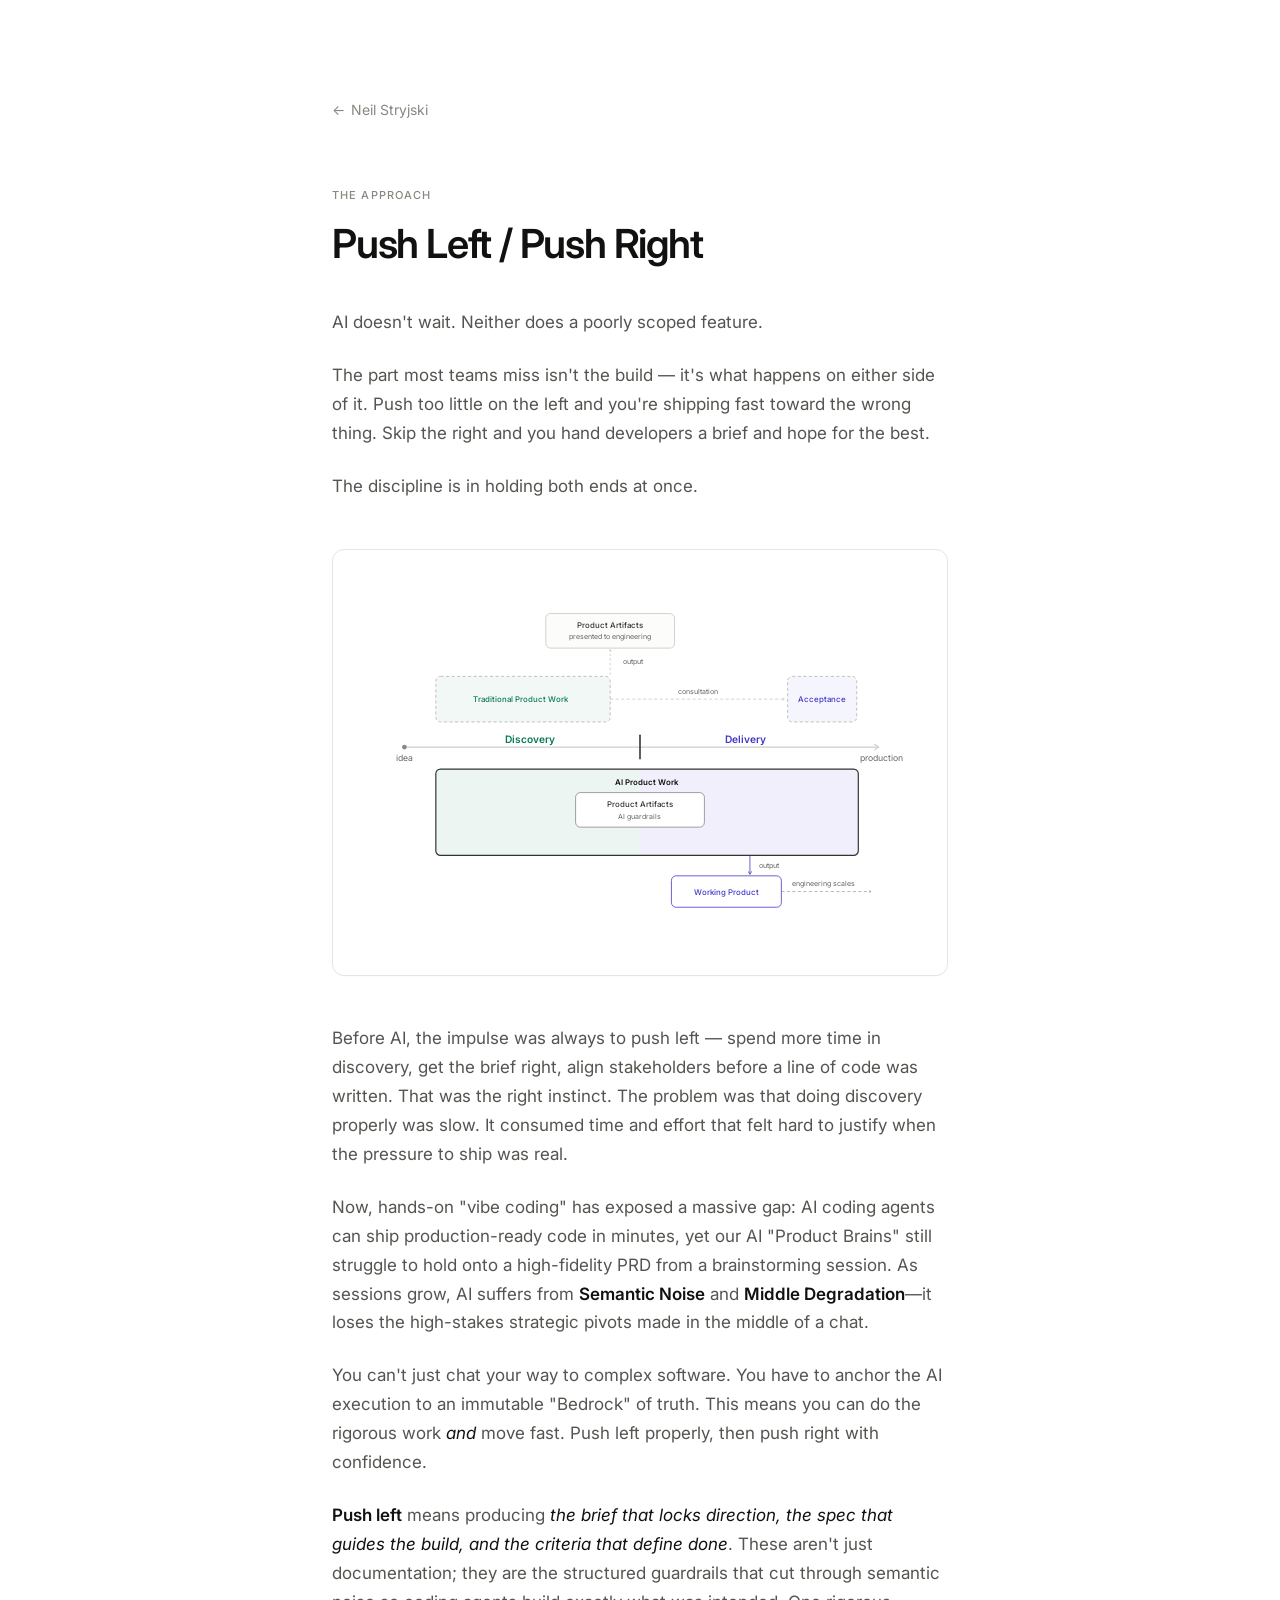
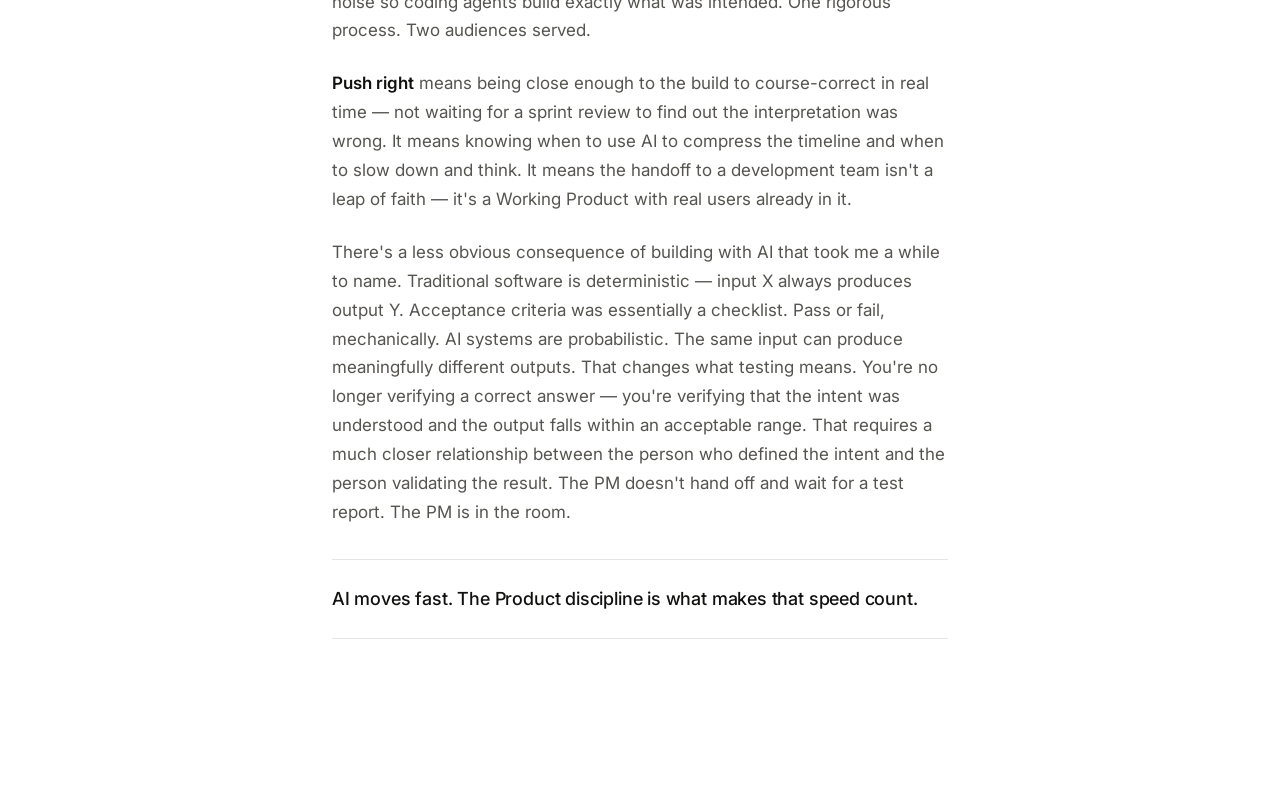
==== approach.html @ 3d2aae0a "Update site narrative, branding, and add Product Trio framework" ====
<!DOCTYPE html>
<html lang="en">
<head>
  <meta charset="UTF-8" />
  <meta name="viewport" content="width=device-width, initial-scale=1.0" />
  <title>The Approach — Neil Stryjski</title>
  <link rel="preconnect" href="https://fonts.googleapis.com">
  <link rel="preconnect" href="https://fonts.gstatic.com" crossorigin>
  <link href="https://fonts.googleapis.com/css2?family=Inter:wght@400;500;600&display=swap" rel="stylesheet">
  <link rel="stylesheet" href="style.css">
  <style>
    .thesis {
      font-size: 1.125rem;
      font-weight: 500;
      color: var(--text-primary);
      letter-spacing: -0.01em;
      padding: 1.5rem 0;
      border-top: 1px solid var(--border);
      border-bottom: 1px solid var(--border);
      margin: 2rem 0;
    }

    /* ── Diagram ── */
    .diagram-wrap {
      margin: 3rem 0;
      background: #ffffff;
      border: 1px solid var(--border);
      border-radius: 12px;
      padding: 2.5rem;
      overflow-x: auto;
      box-shadow: 0 1px 3px rgba(0,0,0,0.02);
    }
    .diagram-wrap svg {
      display: block;
      width: 100%;
      min-width: 520px;
    }
  </style>
</head>
<body>
  <div class="page">
    <a href="index.html" class="back-link">Neil Stryjski</a>

    <div class="page-label">The Approach</div>
    <h1>Push Left / Push Right</h1>

    <div class="body-copy">
      <p>AI doesn't wait. Neither does a poorly scoped feature.</p>
      <p>The part most teams miss isn't the build — it's what happens on either side of it. Push too little on the left and you're shipping fast toward the wrong thing. Skip the right and you hand developers a brief and hope for the best.</p>
      <p>The discipline is in holding both ends at once.</p>

      <div class="diagram-wrap">
        <svg width="100%" viewBox="0 0 680 440" xmlns="http://www.w3.org/2000/svg">
          <defs>
            <marker id="arrowtrack" viewBox="0 0 10 10" refX="8" refY="5" markerWidth="6" markerHeight="6" orient="auto-start-reverse">
              <path d="M2 1L8 5L2 9" fill="none" stroke="#888780" stroke-width="1.5" stroke-linecap="round" stroke-linejoin="round"/>
            </marker>
            <marker id="arrowgray" viewBox="0 0 10 10" refX="8" refY="5" markerWidth="5" markerHeight="5" orient="auto-start-reverse">
              <path d="M2 1L8 5L2 9" fill="none" stroke="#B4B2A9" stroke-width="1.5" stroke-linecap="round" stroke-linejoin="round"/>
            </marker>
            <marker id="arrowpurpledown" viewBox="0 0 10 10" refX="8" refY="5" markerWidth="6" markerHeight="6" orient="auto-start-reverse">
              <path d="M2 1L8 5L2 9" fill="none" stroke="#3C3489" stroke-width="1.5" stroke-linecap="round" stroke-linejoin="round"/>
            </marker>
            <marker id="arrowcontinue" viewBox="0 0 10 10" refX="8" refY="5" markerWidth="5" markerHeight="5" orient="auto-start-reverse">
              <path d="M2 1L8 5L2 9" fill="none" stroke="#888780" stroke-width="1.5" stroke-linecap="round" stroke-linejoin="round"/>
            </marker>
          </defs>
          <rect x="220" y="30" width="164" height="44" rx="6" fill="#fcfcfb" stroke="#B4B2A9" stroke-width="0.75"/>
          <text font-size="10" font-weight="500" x="302" y="49" text-anchor="middle" fill="#333331" font-family="Inter,sans-serif">Product Artifacts</text>
          <text font-size="9" x="302" y="63" text-anchor="middle" fill="#666663" font-family="Inter,sans-serif">presented to engineering</text>
          <line x1="302" y1="108" x2="302" y2="76" stroke="#B4B2A9" stroke-width="0.75" stroke-dasharray="3 3" marker-end="url(#arrowgray)"/>
          <text font-size="9" x="318" y="94" text-anchor="start" fill="#666663" font-family="Inter,sans-serif">output</text>
          
          <rect x="80" y="110" width="222" height="58" rx="6" fill="#0D7A57" fill-opacity="0.05"/>
          <rect x="80" y="110" width="222" height="58" rx="6" fill="none" stroke="#B4B2A9" stroke-width="1" stroke-dasharray="4 3"/>
          <text font-size="10" font-weight="500" x="188" y="143" text-anchor="middle" fill="#0D7A57" font-family="Inter,sans-serif">Traditional Product Work</text>
          
          <line x1="302" y1="139" x2="524" y2="139" stroke="#B4B2A9" stroke-width="0.75" stroke-dasharray="4 3" marker-end="url(#arrowgray)"/>
          <text font-size="9" x="414" y="132" text-anchor="middle" fill="#666663" font-family="Inter,sans-serif">consultation</text>
          
          <rect x="528" y="110" width="88" height="58" rx="6" fill="#4338CA" fill-opacity="0.05"/>
          <rect x="528" y="110" width="88" height="58" rx="6" fill="none" stroke="#B4B2A9" stroke-width="1" stroke-dasharray="4 3"/>
          <text font-size="10" font-weight="500" x="572" y="143" text-anchor="middle" fill="#4338CA" font-family="Inter,sans-serif">Acceptance</text>
          
          <line x1="40" y1="200" x2="644" y2="200" stroke="#888780" stroke-width="1.5" opacity="0.4" marker-end="url(#arrowtrack)"/>
          <circle cx="40" cy="200" r="3" fill="#888780"/>
          <text font-size="11" x="40" y="218" text-anchor="middle" fill="#666663" font-family="Inter,sans-serif">idea</text>
          <text font-size="11" x="648" y="218" text-anchor="middle" fill="#666663" font-family="Inter,sans-serif">production</text>
          
          <line x1="340" y1="185" x2="340" y2="215" stroke="#333331" stroke-width="2" stroke-linecap="round"/>
          <text font-size="13" font-weight="600" x="200" y="195" text-anchor="middle" fill="#0D7A57" font-family="Inter,sans-serif">Discovery</text>
          <text font-size="13" font-weight="600" x="475" y="195" text-anchor="middle" fill="#4338CA" font-family="Inter,sans-serif">Delivery</text>
          
          <!-- AI Section -->
          <rect x="80" y="228" width="260" height="110" rx="0" fill="#0D7A57" fill-opacity="0.08"/>
          <rect x="340" y="228" width="278" height="110" rx="0" fill="#4338CA" fill-opacity="0.08"/>
          <rect x="80" y="228" width="538" height="110" rx="6" fill="none" stroke="#333331" stroke-width="1.5"/>
          <text font-size="10" font-weight="600" x="348" y="248" text-anchor="middle" fill="#111110" font-family="Inter,sans-serif">AI Product Work</text>
          
          <rect x="258" y="258" width="164" height="44" rx="6" fill="#ffffff" stroke="#888780" stroke-width="1"/>
          <text font-size="10" font-weight="500" x="340" y="276" text-anchor="middle" fill="#333331" font-family="Inter,sans-serif">Product Artifacts</text>
          <text font-size="9" x="340" y="291" text-anchor="middle" fill="#666663" font-family="Inter,sans-serif">AI guardrails</text>
          
          <line x1="480" y1="338" x2="480" y2="362" stroke="#4338CA" stroke-width="1" marker-end="url(#arrowpurpledown)"/>
          <text font-size="9" x="492" y="354" text-anchor="start" fill="#666663" font-family="Inter,sans-serif">output</text>
          
          <rect x="380" y="364" width="140" height="40" rx="6" fill="#ffffff" stroke="#4338CA" stroke-width="1"/>
          <text font-size="10" font-weight="500" x="450" y="388" text-anchor="middle" fill="#4338CA" font-family="Inter,sans-serif">Working Product</text>
          
          <line x1="520" y1="384" x2="634" y2="384" stroke="#888780" stroke-width="0.75" stroke-dasharray="4 3" marker-end="url(#arrowcontinue)"/>
          <text font-size="9" x="574" y="377" text-anchor="middle" fill="#666663" font-family="Inter,sans-serif">engineering scales</text>
        </svg>
      </div>

      <p>Before AI, the impulse was always to push left — spend more time in discovery, get the brief right, align stakeholders before a line of code was written. That was the right instinct. The problem was that doing discovery properly was slow. It consumed time and effort that felt hard to justify when the pressure to ship was real.</p>
      
      <p>Now, hands-on "vibe coding" has exposed a massive gap: AI coding agents can ship production-ready code in minutes, yet our AI "Product Brains" still struggle to hold onto a high-fidelity PRD from a brainstorming session. As sessions grow, AI suffers from <strong>Semantic Noise</strong> and <strong>Middle Degradation</strong>—it loses the high-stakes strategic pivots made in the middle of a chat.</p>
      
      <p>You can't just chat your way to complex software. You have to anchor the AI execution to an immutable "Bedrock" of truth. This means you can do the rigorous work <em>and</em> move fast. Push left properly, then push right with confidence.</p>

      <p><strong>Push left</strong> means producing <em>the brief that locks direction, the spec that guides the build, and the criteria that define done</em>. These aren't just documentation; they are the structured guardrails that cut through semantic noise so coding agents build exactly what was intended. One rigorous process. Two audiences served.</p>
      <p><strong>Push right</strong> means being close enough to the build to course-correct in real time — not waiting for a sprint review to find out the interpretation was wrong. It means knowing when to use AI to compress the timeline and when to slow down and think. It means the handoff to a development team isn't a leap of faith — it's a Working Product with real users already in it.</p>
      <p>There's a less obvious consequence of building with AI that took me a while to name. Traditional software is deterministic — input X always produces output Y. Acceptance criteria was essentially a checklist. Pass or fail, mechanically. AI systems are probabilistic. The same input can produce meaningfully different outputs. That changes what testing means. You're no longer verifying a correct answer — you're verifying that the intent was understood and the output falls within an acceptable range. That requires a much closer relationship between the person who defined the intent and the person validating the result. The PM doesn't hand off and wait for a test report. The PM is in the room.</p>
      <div class="thesis">AI moves fast. The Product discipline is what makes that speed count.</div>
    </div>
  </div>
</body>
</html>
---- style.css ----
:root {
  --bg: #ffffff;
  --bg-alt: #fafaf9;
  --bg-card: #ffffff;
  --border: #e5e5e2;
  --border-muted: #f2f2f0;
  --text-primary: #111110;
  --text-secondary: #555450;
  --text-muted: #888780;
  --teal: #0D7A57;
  --teal-dark: #085041;
  --purple: #4338CA;
  --purple-dark: #312E81;
  --max-w: 680px;
  --nav-h: 52px;
}

*, *::before, *::after {
  box-sizing: border-box;
  margin: 0;
  padding: 0;
}

html {
  scroll-behavior: smooth;
}

body {
  font-family: 'Inter', -apple-system, BlinkMacSystemFont, sans-serif;
  background: var(--bg);
  color: var(--text-primary);
  line-height: 1.7;
  font-size: 1rem;
  -webkit-font-smoothing: antialiased;
}

/* ── Nav ── */
nav {
  position: fixed;
  top: 0; left: 0; right: 0;
  z-index: 100;
  height: var(--nav-h);
  display: flex;
  align-items: center;
  padding: 0 2rem;
  background: rgba(255, 255, 255, 0.85);
  backdrop-filter: blur(12px);
  -webkit-backdrop-filter: blur(12px);
  border-bottom: 1px solid var(--border-muted);
}

.nav-inner {
  width: 100%;
  max-width: 900px;
  margin: 0 auto;
  display: flex;
  align-items: center;
  justify-content: space-between;
}

.nav-name {
  font-size: 0.9375rem;
  font-weight: 600;
  color: var(--text-primary);
  text-decoration: none;
  letter-spacing: -0.01em;
}

.nav-links {
  display: flex;
  gap: 1.75rem;
  list-style: none;
}

.nav-links a {
  font-size: 0.875rem;
  color: var(--text-secondary);
  text-decoration: none;
  transition: color 0.15s;
}
.nav-links a:hover { color: var(--text-primary); }

@media (max-width: 480px) {
  .nav-links { display: none; }
}

/* ── Layout ── */
.section {
  padding: 4.5rem 2rem;
  border-bottom: 1px solid var(--border-muted);
}
.section:last-of-type { border-bottom: none; }

.inner {
  max-width: var(--max-w);
  margin: 0 auto;
}

/* ── Section Headings ── */
.section-heading {
  font-size: 0.75rem;
  font-weight: 600;
  text-transform: uppercase;
  letter-spacing: 0.05em;
  color: var(--text-muted);
  margin-bottom: 2rem;
}

/* ── Tags ── */
.card-tags, .tags {
  display: flex;
  gap: 0.5rem;
  margin-bottom: 0.875rem;
  flex-wrap: wrap;
}

.tag {
  font-size: 0.6875rem;
  font-weight: 500;
  letter-spacing: 0.06em;
  text-transform: uppercase;
  padding: 0.2rem 0.5rem;
  border-radius: 4px;
}

.tag-product   { background: rgba(13, 122, 87, 0.08);  color: var(--teal); }
.tag-skill     { background: rgba(67, 56, 202, 0.08);  color: var(--purple); }
.tag-tool      { background: rgba(136, 135, 128, 0.08); color: var(--text-muted); }
.tag-live      { background: rgba(13, 122, 87, 0.06);  color: var(--teal); }
.tag-discovery { background: rgba(176, 138, 48, 0.1);   color: #b08a30; }
.tag-active    { background: rgba(67, 56, 202, 0.06);  color: var(--purple); }

/* ── Typography Helpers ── */
em { color: var(--text-primary); font-style: italic; }
strong { color: var(--text-primary); font-weight: 600; }

/* ── Detail Page Specific ── */
.page {
  max-width: var(--max-w);
  margin: 0 auto;
  padding: 6rem 2rem 8rem;
}

.back-link {
  display: inline-flex;
  align-items: center;
  gap: 0.4rem;
  font-size: 0.875rem;
  color: var(--text-muted);
  text-decoration: none;
  margin-bottom: 4rem;
  transition: color 0.15s;
}
.back-link::before { content: '←'; }
.back-link:hover { color: var(--text-primary); }

.page-label {
  font-size: 0.6875rem;
  font-weight: 500;
  letter-spacing: 0.1em;
  text-transform: uppercase;
  color: var(--text-muted);
  margin-bottom: 1rem;
}

.page h1 {
  font-size: clamp(1.75rem, 4vw, 2.5rem);
  font-weight: 600;
  letter-spacing: -0.03em;
  line-height: 1.2;
  color: var(--text-primary);
  margin-bottom: 2.5rem;
}

.body-copy p {
  color: var(--text-secondary);
  margin-bottom: 1.5rem;
  font-size: 1.0625rem;
}
.body-copy p:last-child { margin-bottom: 0; }

.placeholder {
  margin-top: 3rem;
  padding: 1.5rem;
  border: 1px dashed var(--border);
  border-radius: 8px;
  color: var(--text-muted);
  font-size: 0.875rem;
}
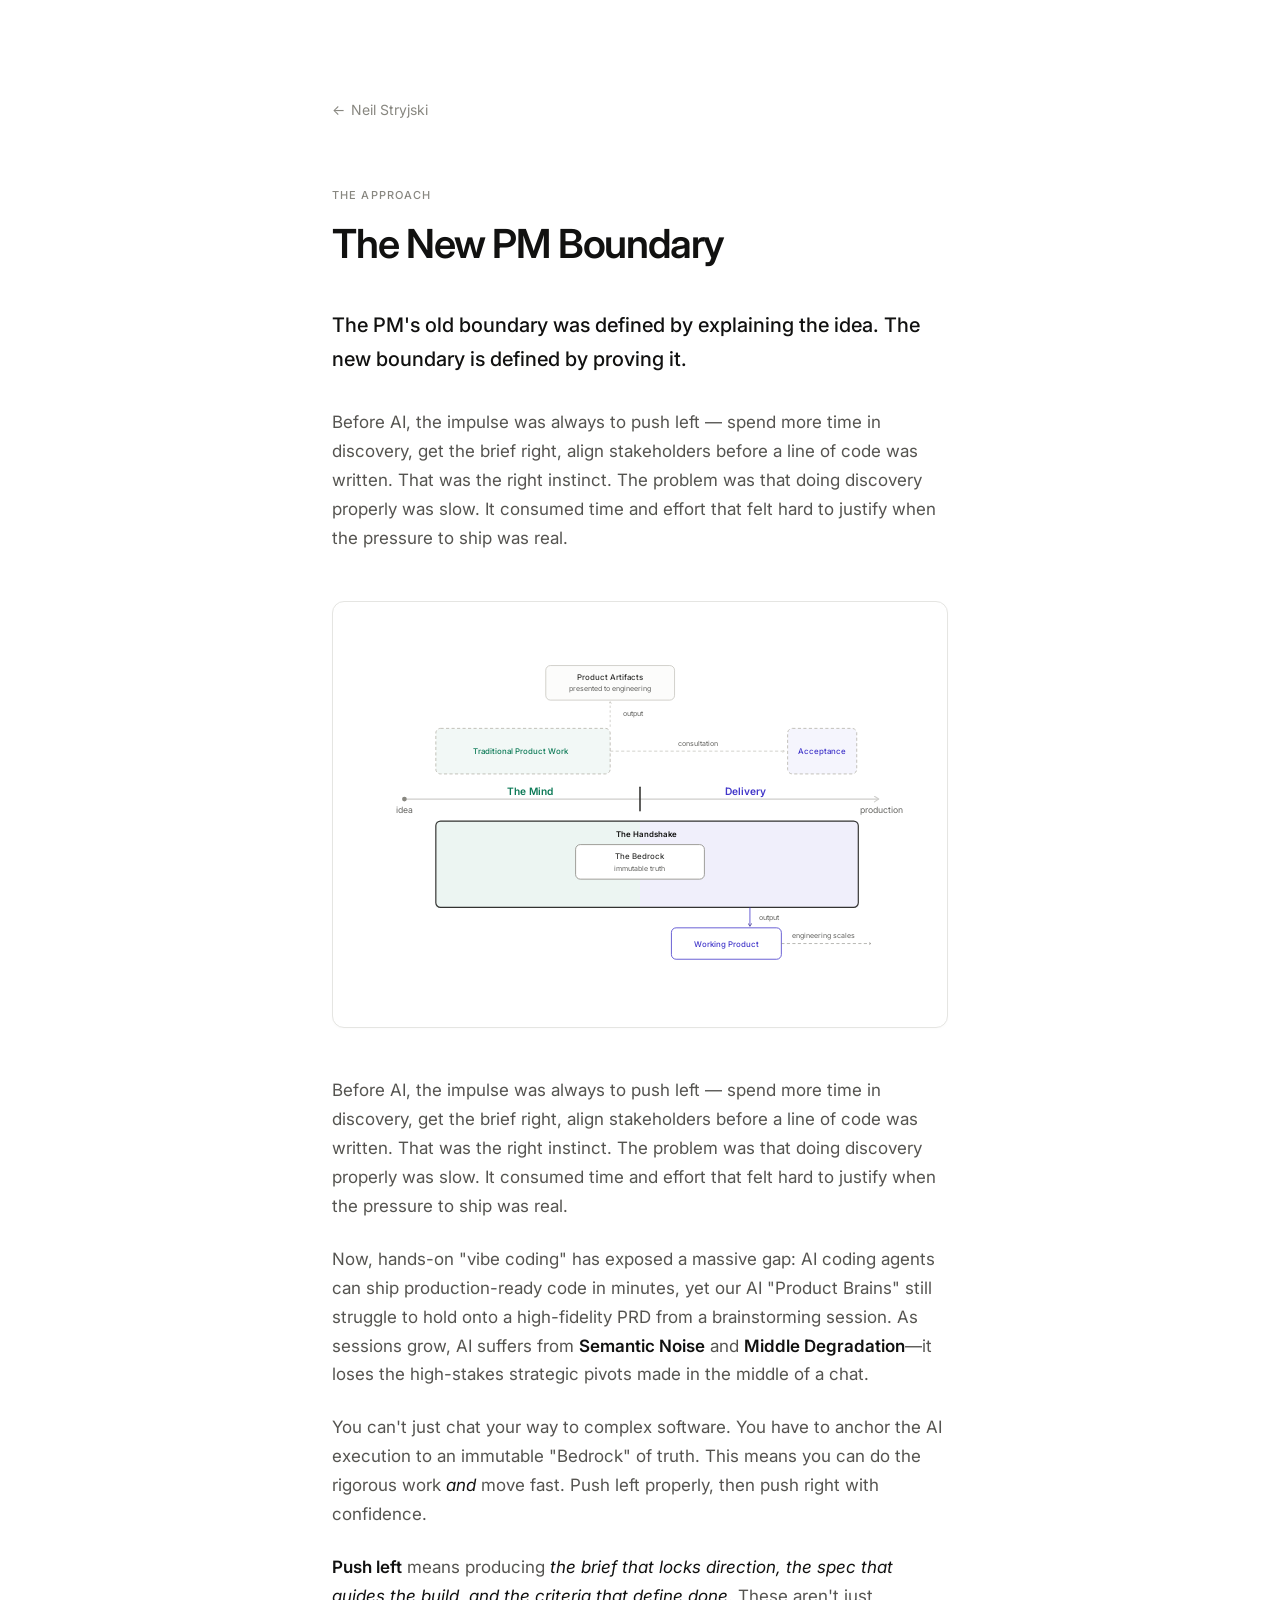
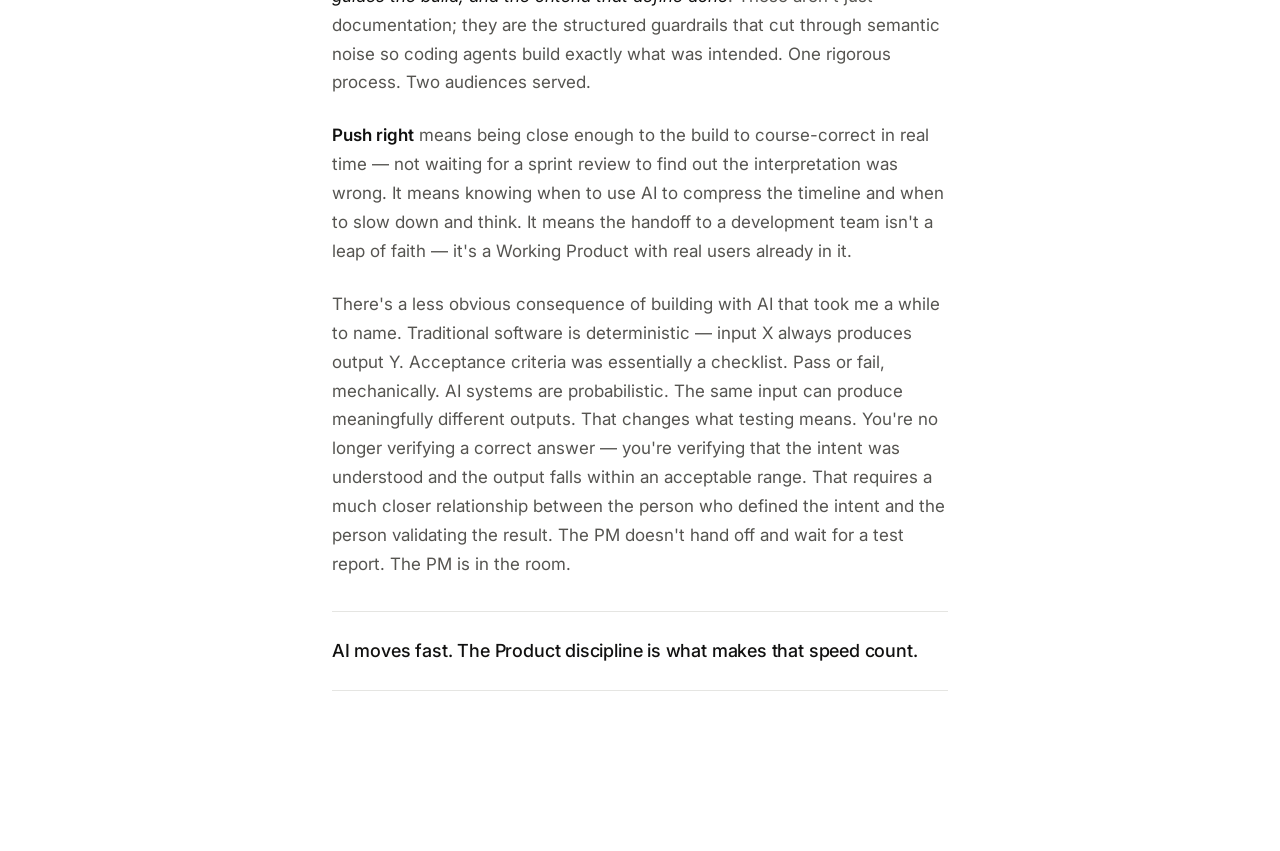
==== commit 567b33cf: "Implement Product Trio Agentic Framework and Outcome Engine narrative" ====
--- a/approach.html
+++ b/approach.html
@@ -42,12 +42,12 @@
     <a href="index.html" class="back-link">Neil Stryjski</a>
 
     <div class="page-label">The Approach</div>
-    <h1>Push Left / Push Right</h1>
+    <h1>The New PM Boundary</h1>
 
     <div class="body-copy">
-      <p>AI doesn't wait. Neither does a poorly scoped feature.</p>
-      <p>The part most teams miss isn't the build — it's what happens on either side of it. Push too little on the left and you're shipping fast toward the wrong thing. Skip the right and you hand developers a brief and hope for the best.</p>
-      <p>The discipline is in holding both ends at once.</p>
+      <p style="font-size: 1.25rem; font-weight: 500; color: var(--text-primary); margin-bottom: 2rem;">The PM's old boundary was defined by explaining the idea. The new boundary is defined by proving it.</p>
+      
+      <p>Before AI, the impulse was always to push left — spend more time in discovery, get the brief right, align stakeholders before a line of code was written. That was the right instinct. The problem was that doing discovery properly was slow. It consumed time and effort that felt hard to justify when the pressure to ship was real.</p>
 
       <div class="diagram-wrap">
         <svg width="100%" viewBox="0 0 680 440" xmlns="http://www.w3.org/2000/svg">
@@ -88,18 +88,18 @@
           <text font-size="11" x="648" y="218" text-anchor="middle" fill="#666663" font-family="Inter,sans-serif">production</text>
           
           <line x1="340" y1="185" x2="340" y2="215" stroke="#333331" stroke-width="2" stroke-linecap="round"/>
-          <text font-size="13" font-weight="600" x="200" y="195" text-anchor="middle" fill="#0D7A57" font-family="Inter,sans-serif">Discovery</text>
+          <text font-size="13" font-weight="600" x="200" y="195" text-anchor="middle" fill="#0D7A57" font-family="Inter,sans-serif">The Mind</text>
           <text font-size="13" font-weight="600" x="475" y="195" text-anchor="middle" fill="#4338CA" font-family="Inter,sans-serif">Delivery</text>
           
           <!-- AI Section -->
           <rect x="80" y="228" width="260" height="110" rx="0" fill="#0D7A57" fill-opacity="0.08"/>
           <rect x="340" y="228" width="278" height="110" rx="0" fill="#4338CA" fill-opacity="0.08"/>
           <rect x="80" y="228" width="538" height="110" rx="6" fill="none" stroke="#333331" stroke-width="1.5"/>
-          <text font-size="10" font-weight="600" x="348" y="248" text-anchor="middle" fill="#111110" font-family="Inter,sans-serif">AI Product Work</text>
+          <text font-size="10" font-weight="600" x="348" y="248" text-anchor="middle" fill="#111110" font-family="Inter,sans-serif">The Handshake</text>
           
           <rect x="258" y="258" width="164" height="44" rx="6" fill="#ffffff" stroke="#888780" stroke-width="1"/>
-          <text font-size="10" font-weight="500" x="340" y="276" text-anchor="middle" fill="#333331" font-family="Inter,sans-serif">Product Artifacts</text>
-          <text font-size="9" x="340" y="291" text-anchor="middle" fill="#666663" font-family="Inter,sans-serif">AI guardrails</text>
+          <text font-size="10" font-weight="500" x="340" y="276" text-anchor="middle" fill="#333331" font-family="Inter,sans-serif">The Bedrock</text>
+          <text font-size="9" x="340" y="291" text-anchor="middle" fill="#666663" font-family="Inter,sans-serif">immutable truth</text>
           
           <line x1="480" y1="338" x2="480" y2="362" stroke="#4338CA" stroke-width="1" marker-end="url(#arrowpurpledown)"/>
           <text font-size="9" x="492" y="354" text-anchor="start" fill="#666663" font-family="Inter,sans-serif">output</text>
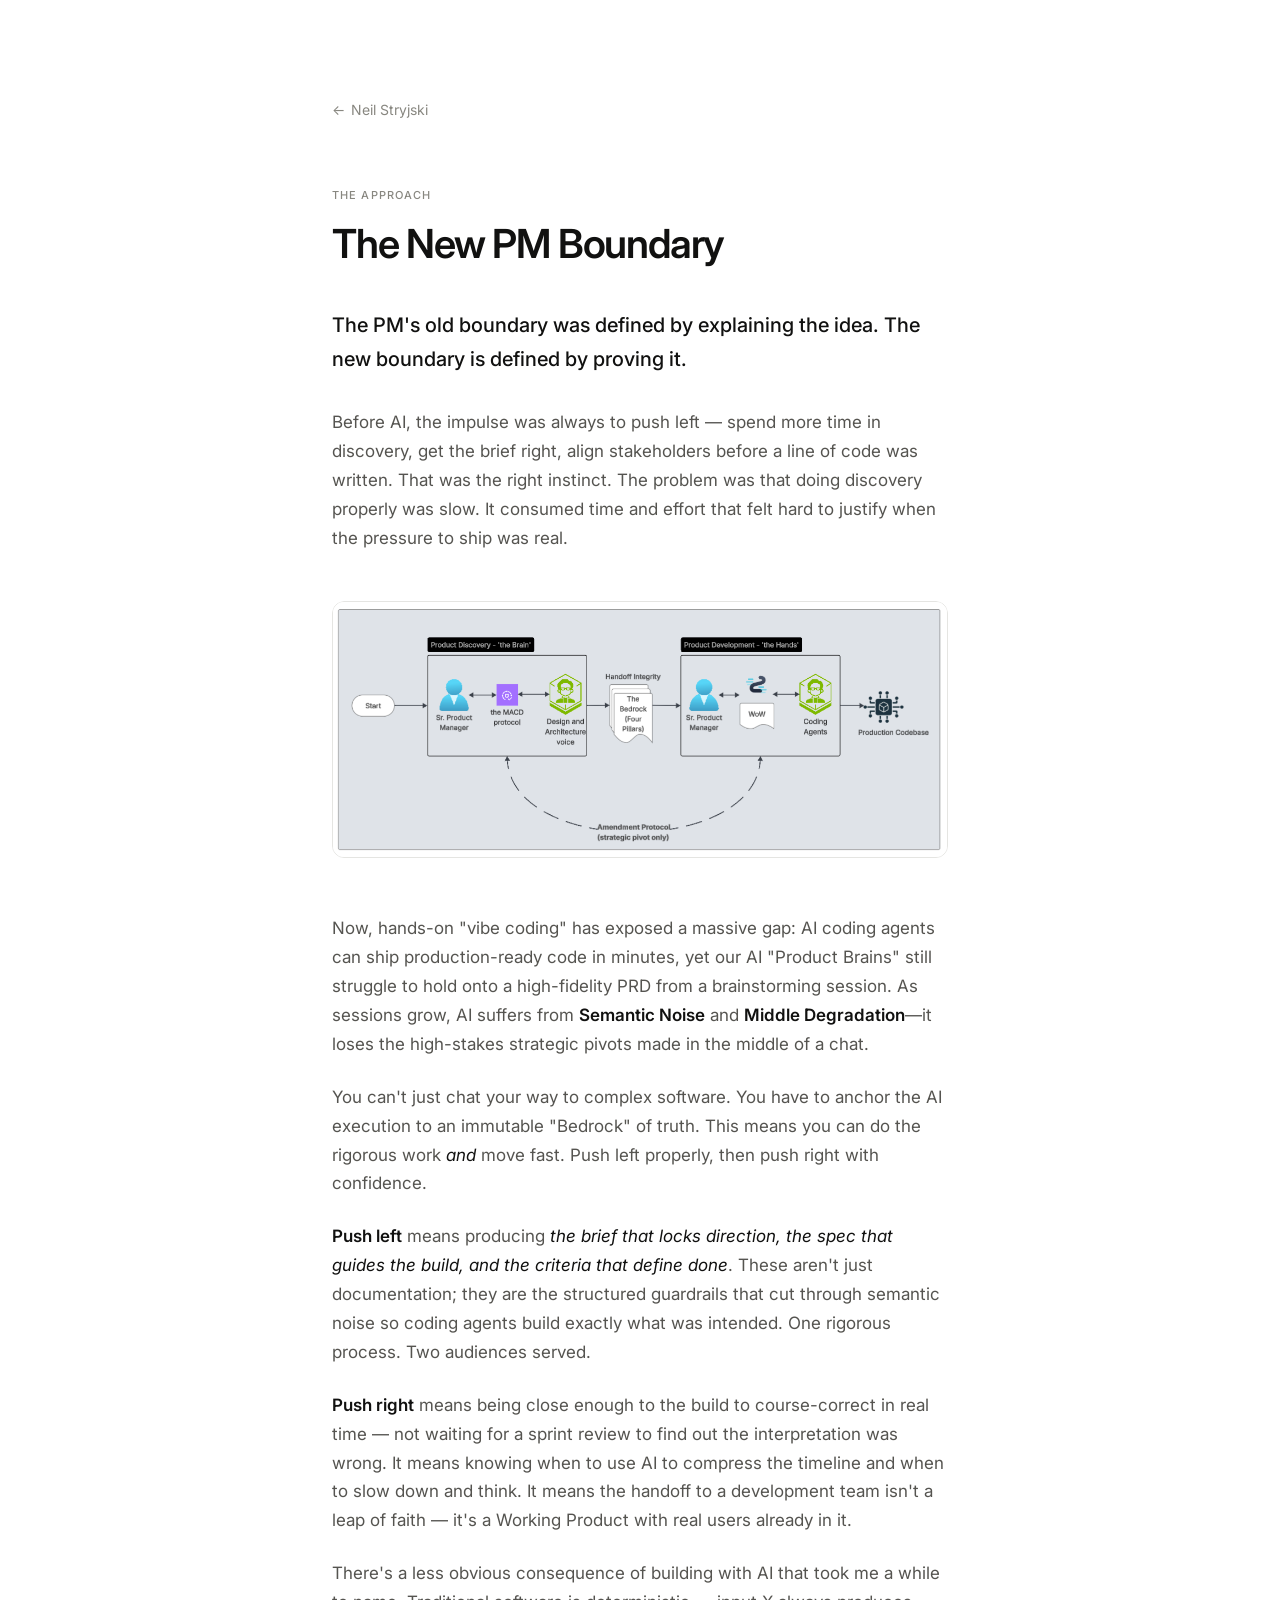
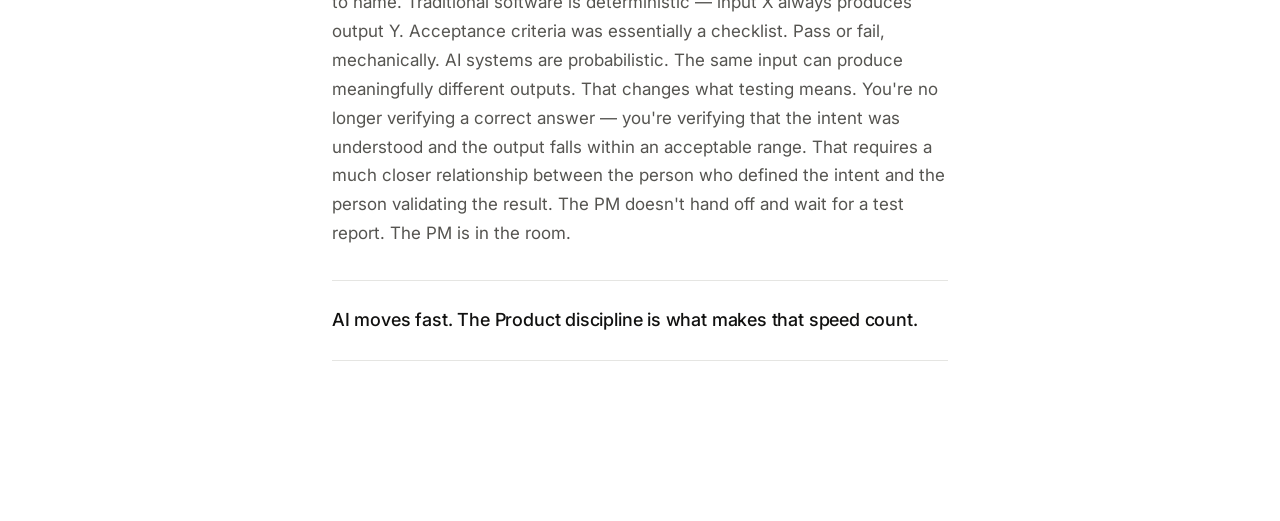
==== commit d9cd38a8: "Synchronize docs with revised copy and integrate Product Trio diagram" ====
--- a/approach.html
+++ b/approach.html
@@ -49,71 +49,10 @@
       
       <p>Before AI, the impulse was always to push left — spend more time in discovery, get the brief right, align stakeholders before a line of code was written. That was the right instinct. The problem was that doing discovery properly was slow. It consumed time and effort that felt hard to justify when the pressure to ship was real.</p>
 
-      <div class="diagram-wrap">
-        <svg width="100%" viewBox="0 0 680 440" xmlns="http://www.w3.org/2000/svg">
-          <defs>
-            <marker id="arrowtrack" viewBox="0 0 10 10" refX="8" refY="5" markerWidth="6" markerHeight="6" orient="auto-start-reverse">
-              <path d="M2 1L8 5L2 9" fill="none" stroke="#888780" stroke-width="1.5" stroke-linecap="round" stroke-linejoin="round"/>
-            </marker>
-            <marker id="arrowgray" viewBox="0 0 10 10" refX="8" refY="5" markerWidth="5" markerHeight="5" orient="auto-start-reverse">
-              <path d="M2 1L8 5L2 9" fill="none" stroke="#B4B2A9" stroke-width="1.5" stroke-linecap="round" stroke-linejoin="round"/>
-            </marker>
-            <marker id="arrowpurpledown" viewBox="0 0 10 10" refX="8" refY="5" markerWidth="6" markerHeight="6" orient="auto-start-reverse">
-              <path d="M2 1L8 5L2 9" fill="none" stroke="#3C3489" stroke-width="1.5" stroke-linecap="round" stroke-linejoin="round"/>
-            </marker>
-            <marker id="arrowcontinue" viewBox="0 0 10 10" refX="8" refY="5" markerWidth="5" markerHeight="5" orient="auto-start-reverse">
-              <path d="M2 1L8 5L2 9" fill="none" stroke="#888780" stroke-width="1.5" stroke-linecap="round" stroke-linejoin="round"/>
-            </marker>
-          </defs>
-          <rect x="220" y="30" width="164" height="44" rx="6" fill="#fcfcfb" stroke="#B4B2A9" stroke-width="0.75"/>
-          <text font-size="10" font-weight="500" x="302" y="49" text-anchor="middle" fill="#333331" font-family="Inter,sans-serif">Product Artifacts</text>
-          <text font-size="9" x="302" y="63" text-anchor="middle" fill="#666663" font-family="Inter,sans-serif">presented to engineering</text>
-          <line x1="302" y1="108" x2="302" y2="76" stroke="#B4B2A9" stroke-width="0.75" stroke-dasharray="3 3" marker-end="url(#arrowgray)"/>
-          <text font-size="9" x="318" y="94" text-anchor="start" fill="#666663" font-family="Inter,sans-serif">output</text>
-          
-          <rect x="80" y="110" width="222" height="58" rx="6" fill="#0D7A57" fill-opacity="0.05"/>
-          <rect x="80" y="110" width="222" height="58" rx="6" fill="none" stroke="#B4B2A9" stroke-width="1" stroke-dasharray="4 3"/>
-          <text font-size="10" font-weight="500" x="188" y="143" text-anchor="middle" fill="#0D7A57" font-family="Inter,sans-serif">Traditional Product Work</text>
-          
-          <line x1="302" y1="139" x2="524" y2="139" stroke="#B4B2A9" stroke-width="0.75" stroke-dasharray="4 3" marker-end="url(#arrowgray)"/>
-          <text font-size="9" x="414" y="132" text-anchor="middle" fill="#666663" font-family="Inter,sans-serif">consultation</text>
-          
-          <rect x="528" y="110" width="88" height="58" rx="6" fill="#4338CA" fill-opacity="0.05"/>
-          <rect x="528" y="110" width="88" height="58" rx="6" fill="none" stroke="#B4B2A9" stroke-width="1" stroke-dasharray="4 3"/>
-          <text font-size="10" font-weight="500" x="572" y="143" text-anchor="middle" fill="#4338CA" font-family="Inter,sans-serif">Acceptance</text>
-          
-          <line x1="40" y1="200" x2="644" y2="200" stroke="#888780" stroke-width="1.5" opacity="0.4" marker-end="url(#arrowtrack)"/>
-          <circle cx="40" cy="200" r="3" fill="#888780"/>
-          <text font-size="11" x="40" y="218" text-anchor="middle" fill="#666663" font-family="Inter,sans-serif">idea</text>
-          <text font-size="11" x="648" y="218" text-anchor="middle" fill="#666663" font-family="Inter,sans-serif">production</text>
-          
-          <line x1="340" y1="185" x2="340" y2="215" stroke="#333331" stroke-width="2" stroke-linecap="round"/>
-          <text font-size="13" font-weight="600" x="200" y="195" text-anchor="middle" fill="#0D7A57" font-family="Inter,sans-serif">The Mind</text>
-          <text font-size="13" font-weight="600" x="475" y="195" text-anchor="middle" fill="#4338CA" font-family="Inter,sans-serif">Delivery</text>
-          
-          <!-- AI Section -->
-          <rect x="80" y="228" width="260" height="110" rx="0" fill="#0D7A57" fill-opacity="0.08"/>
-          <rect x="340" y="228" width="278" height="110" rx="0" fill="#4338CA" fill-opacity="0.08"/>
-          <rect x="80" y="228" width="538" height="110" rx="6" fill="none" stroke="#333331" stroke-width="1.5"/>
-          <text font-size="10" font-weight="600" x="348" y="248" text-anchor="middle" fill="#111110" font-family="Inter,sans-serif">The Handshake</text>
-          
-          <rect x="258" y="258" width="164" height="44" rx="6" fill="#ffffff" stroke="#888780" stroke-width="1"/>
-          <text font-size="10" font-weight="500" x="340" y="276" text-anchor="middle" fill="#333331" font-family="Inter,sans-serif">The Bedrock</text>
-          <text font-size="9" x="340" y="291" text-anchor="middle" fill="#666663" font-family="Inter,sans-serif">immutable truth</text>
-          
-          <line x1="480" y1="338" x2="480" y2="362" stroke="#4338CA" stroke-width="1" marker-end="url(#arrowpurpledown)"/>
-          <text font-size="9" x="492" y="354" text-anchor="start" fill="#666663" font-family="Inter,sans-serif">output</text>
-          
-          <rect x="380" y="364" width="140" height="40" rx="6" fill="#ffffff" stroke="#4338CA" stroke-width="1"/>
-          <text font-size="10" font-weight="500" x="450" y="388" text-anchor="middle" fill="#4338CA" font-family="Inter,sans-serif">Working Product</text>
-          
-          <line x1="520" y1="384" x2="634" y2="384" stroke="#888780" stroke-width="0.75" stroke-dasharray="4 3" marker-end="url(#arrowcontinue)"/>
-          <text font-size="9" x="574" y="377" text-anchor="middle" fill="#666663" font-family="Inter,sans-serif">engineering scales</text>
-        </svg>
+      <div class="diagram-wrap" style="padding: 0; background: none; border: none; box-shadow: none;">
+        <img src="productTrio.png" alt="Product Trio Agentic Framework Diagram" style="width: 100%; height: auto; border-radius: 12px; border: 1px solid var(--border);">
       </div>
 
-      <p>Before AI, the impulse was always to push left — spend more time in discovery, get the brief right, align stakeholders before a line of code was written. That was the right instinct. The problem was that doing discovery properly was slow. It consumed time and effort that felt hard to justify when the pressure to ship was real.</p>
-      
       <p>Now, hands-on "vibe coding" has exposed a massive gap: AI coding agents can ship production-ready code in minutes, yet our AI "Product Brains" still struggle to hold onto a high-fidelity PRD from a brainstorming session. As sessions grow, AI suffers from <strong>Semantic Noise</strong> and <strong>Middle Degradation</strong>—it loses the high-stakes strategic pivots made in the middle of a chat.</p>
       
       <p>You can't just chat your way to complex software. You have to anchor the AI execution to an immutable "Bedrock" of truth. This means you can do the rigorous work <em>and</em> move fast. Push left properly, then push right with confidence.</p>
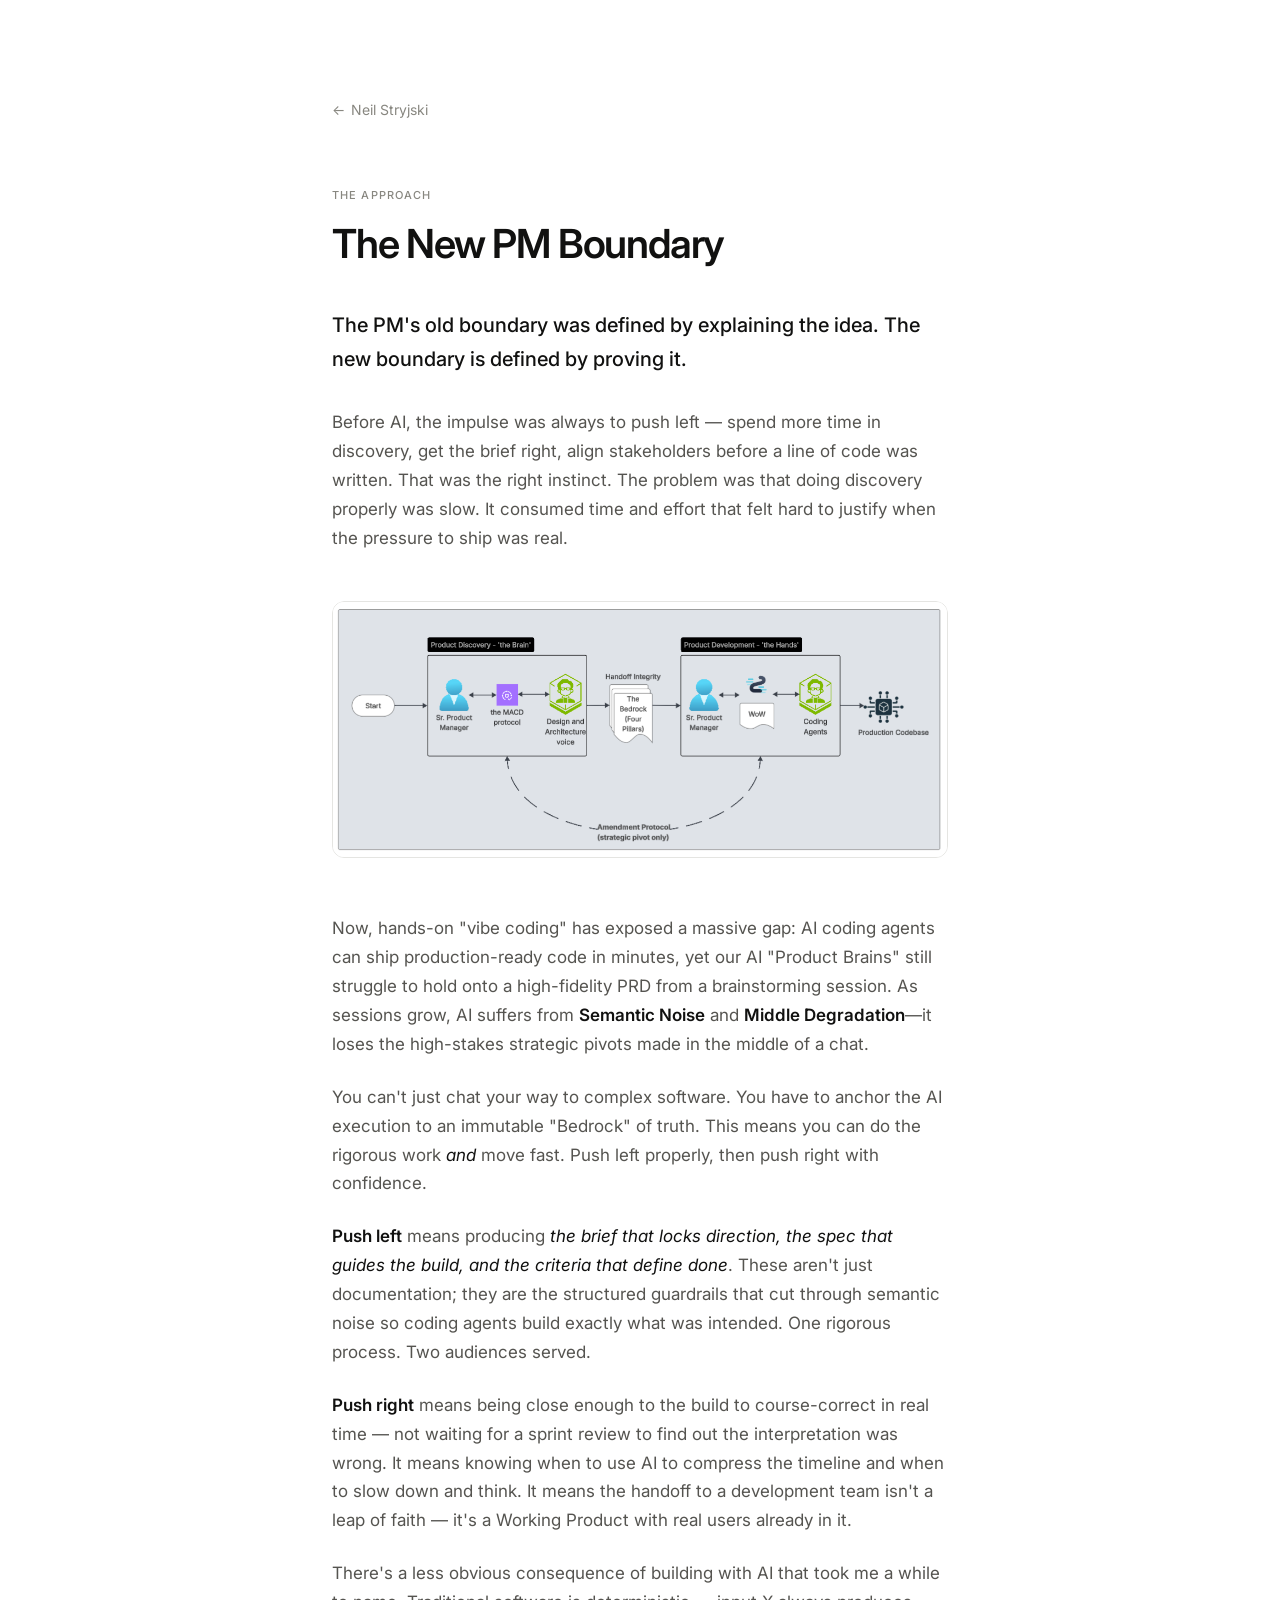
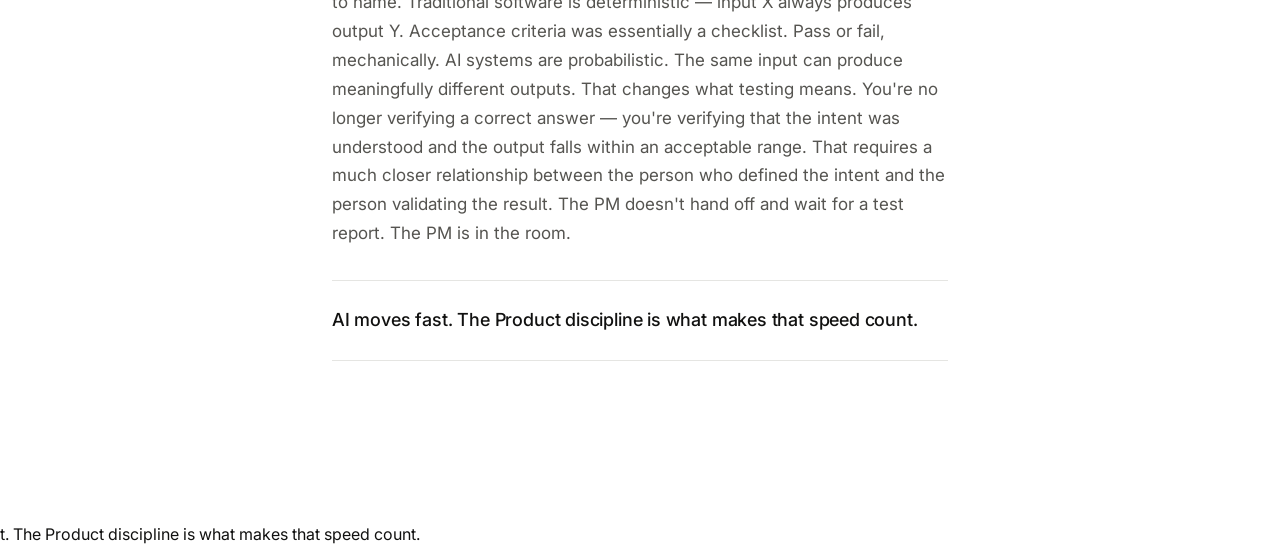
==== commit e2b2c952: "Add modal for image expansion and clean up shared styles/scripts" ====
--- a/approach.html
+++ b/approach.html
@@ -49,7 +49,7 @@
       
       <p>Before AI, the impulse was always to push left — spend more time in discovery, get the brief right, align stakeholders before a line of code was written. That was the right instinct. The problem was that doing discovery properly was slow. It consumed time and effort that felt hard to justify when the pressure to ship was real.</p>
 
-      <div class="diagram-wrap" style="padding: 0; background: none; border: none; box-shadow: none;">
+      <div class="diagram-wrap" style="padding: 0; background: none; border: none; box-shadow: none; cursor: zoom-in;" onclick="openModal('productTrio.png')">
         <img src="productTrio.png" alt="Product Trio Agentic Framework Diagram" style="width: 100%; height: auto; border-radius: 12px; border: 1px solid var(--border);">
       </div>
 
@@ -65,3 +65,8 @@
   </div>
 </body>
 </html>
+t. The Product discipline is what makes that speed count.</div>
+    </div>
+  </div>
+</body>
+</html>
--- a/style.css
+++ b/style.css
@@ -187,3 +187,38 @@
   color: var(--text-muted);
   font-size: 0.875rem;
 }
+
+/* ── Modal Styles ── */
+#imageModal {
+  display: none;
+  position: fixed;
+  z-index: 9999;
+  left: 0;
+  top: 0;
+  width: 100%;
+  height: 100%;
+  background-color: rgba(255, 255, 255, 0.98);
+  cursor: zoom-out;
+  overflow: auto;
+  padding: 4rem 2rem;
+}
+#modalImg {
+  display: block;
+  margin: auto;
+  max-width: 1200px;
+  width: 100%;
+  height: auto;
+  box-shadow: 0 20px 40px rgba(0,0,0,0.1);
+  border-radius: 8px;
+}
+.modal-close {
+  position: fixed;
+  top: 2rem;
+  right: 2.5rem;
+  font-size: 2.5rem;
+  font-weight: 200;
+  color: var(--text-muted);
+  cursor: pointer;
+  line-height: 1;
+}
+
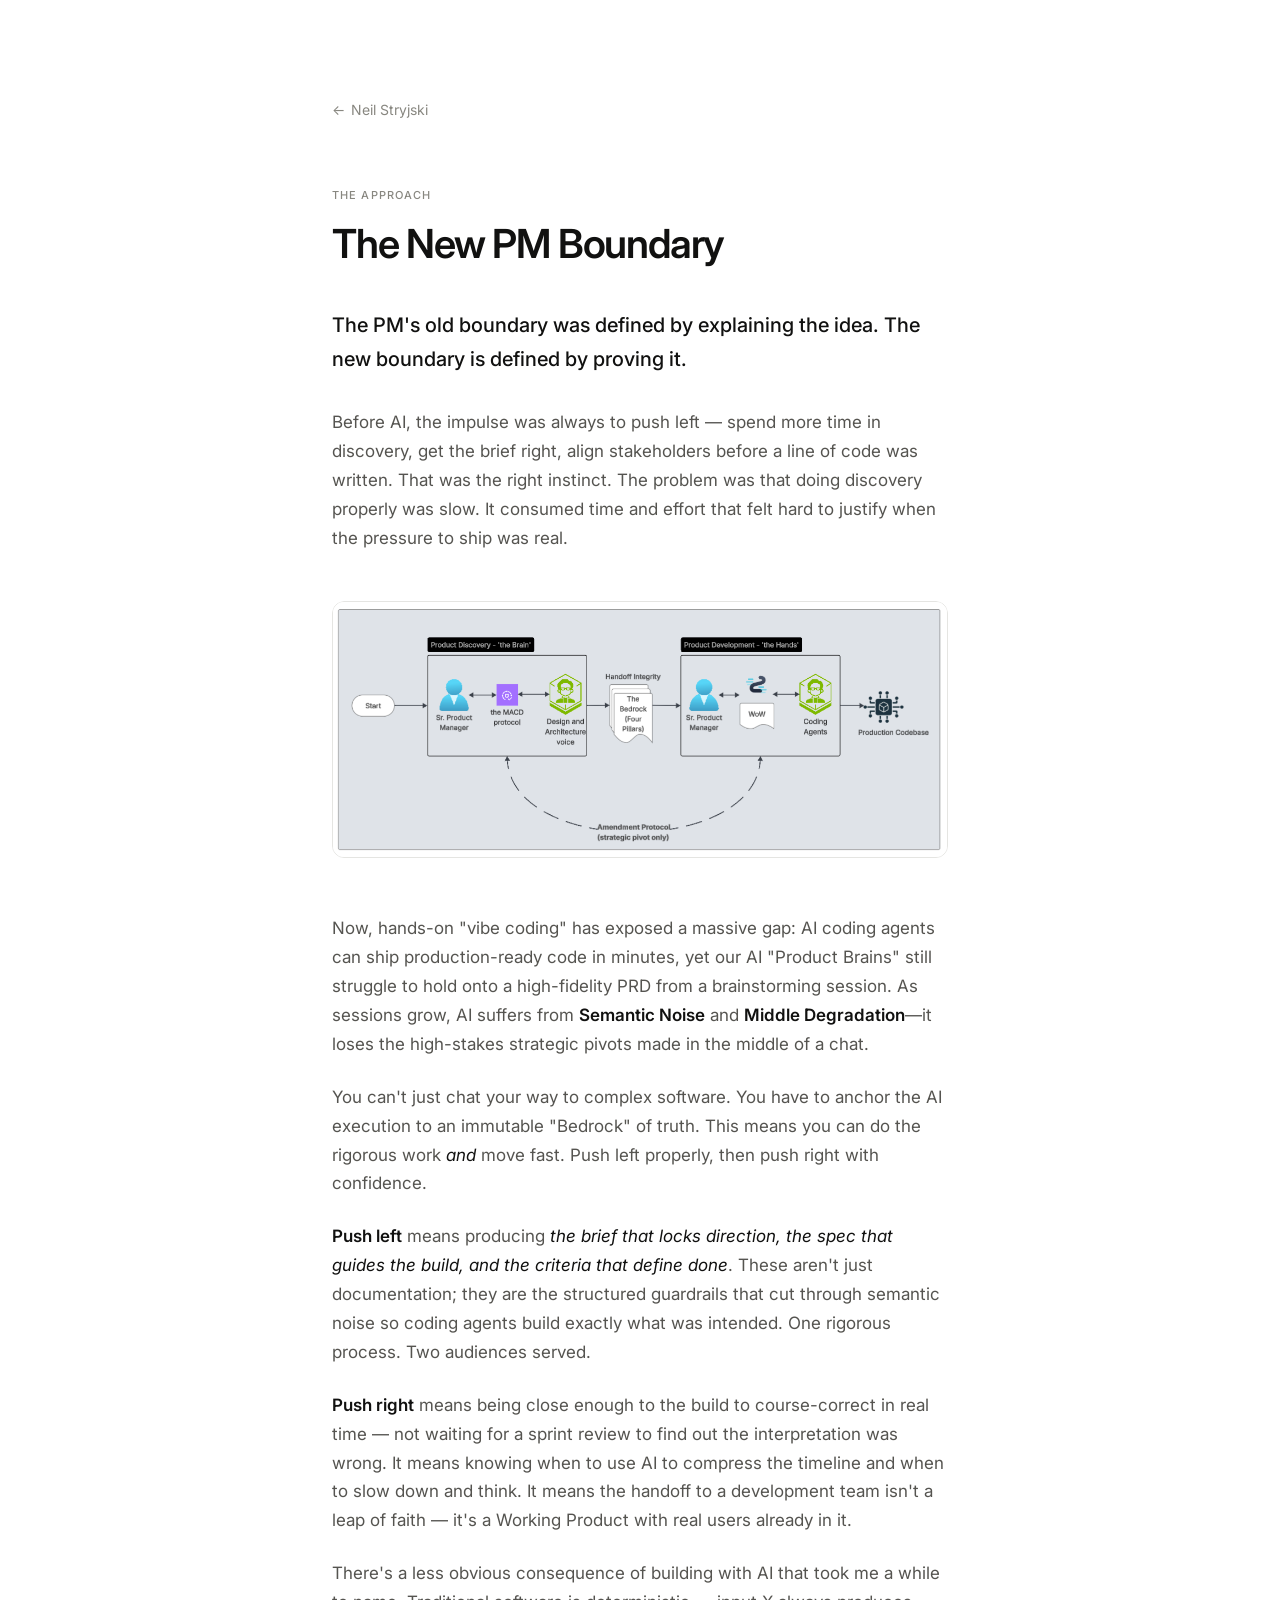
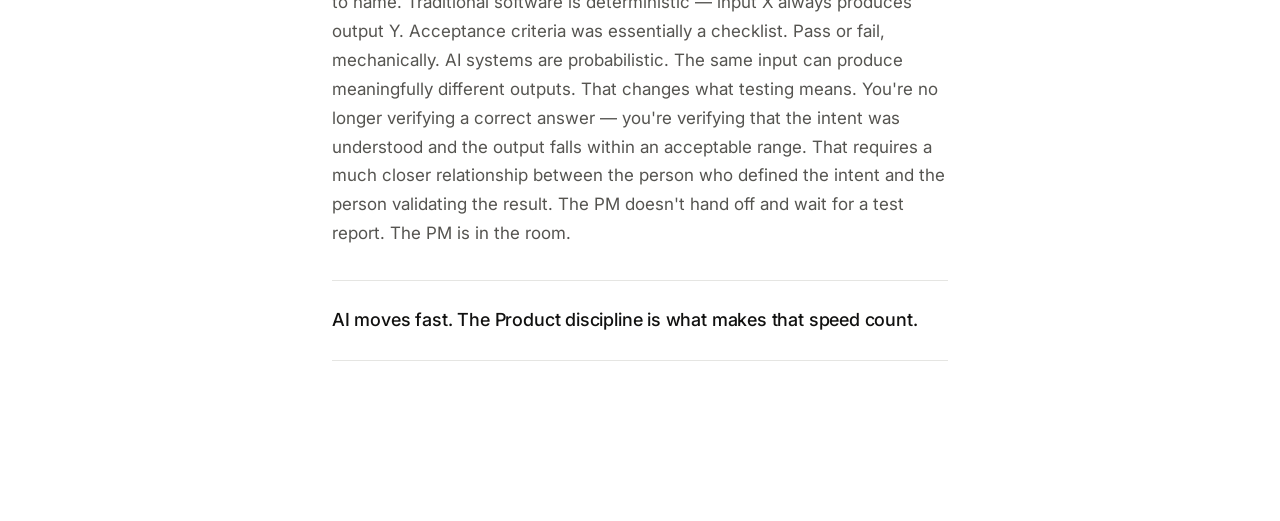
==== commit 62730d63: "Fix footer duplication and visible code in index.html and approach.html" ====
--- a/approach.html
+++ b/approach.html
@@ -8,6 +8,7 @@
   <link rel="preconnect" href="https://fonts.gstatic.com" crossorigin>
   <link href="https://fonts.googleapis.com/css2?family=Inter:wght@400;500;600&display=swap" rel="stylesheet">
   <link rel="stylesheet" href="style.css">
+  <script src="script.js" defer></script>
   <style>
     .thesis {
       font-size: 1.125rem;
@@ -38,6 +39,12 @@
   </style>
 </head>
 <body>
+  <!-- Modal -->
+  <div id="imageModal" onclick="this.style.display='none'">
+    <span class="modal-close">&times;</span>
+    <img id="modalImg">
+  </div>
+
   <div class="page">
     <a href="index.html" class="back-link">Neil Stryjski</a>
 
@@ -65,8 +72,3 @@
   </div>
 </body>
 </html>
-t. The Product discipline is what makes that speed count.</div>
-    </div>
-  </div>
-</body>
-</html>
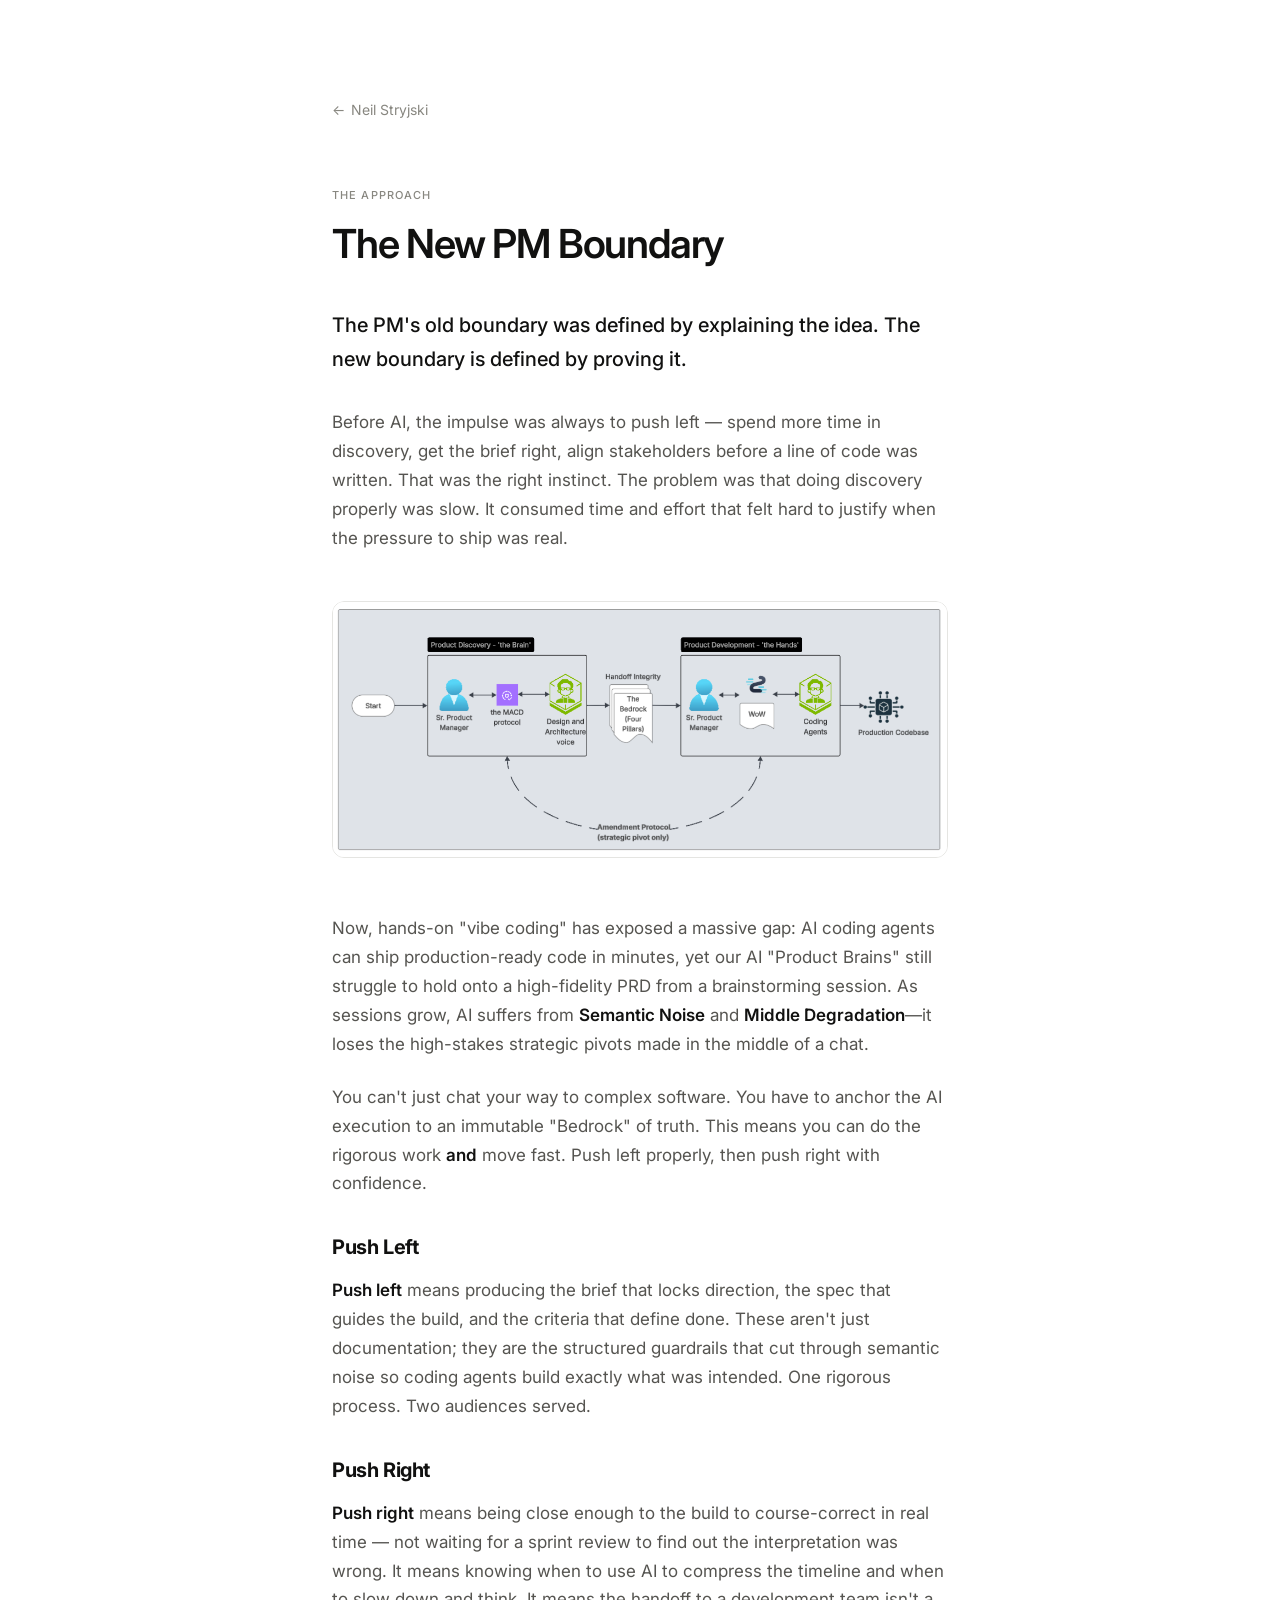
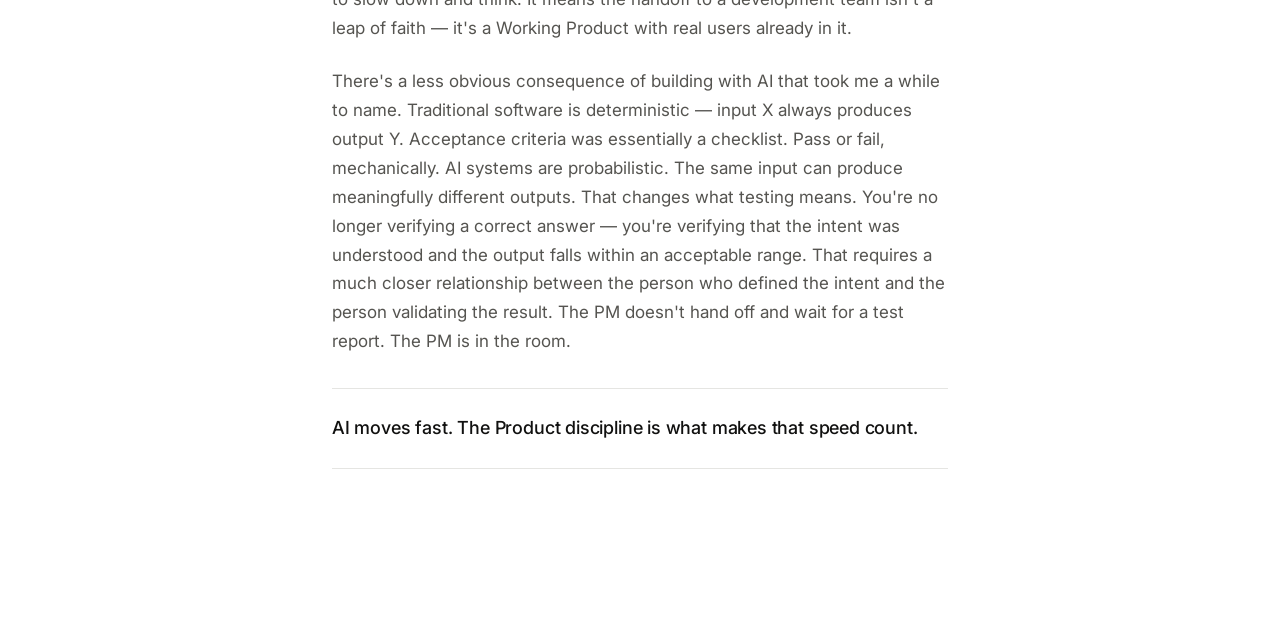
==== commit 45dc4e3e: "Fix heading sizes, replace italics with bold, rename to Travel Itinerary Wizard - Bump section headi" ====
--- a/approach.html
+++ b/approach.html
@@ -62,9 +62,11 @@
 
       <p>Now, hands-on "vibe coding" has exposed a massive gap: AI coding agents can ship production-ready code in minutes, yet our AI "Product Brains" still struggle to hold onto a high-fidelity PRD from a brainstorming session. As sessions grow, AI suffers from <strong>Semantic Noise</strong> and <strong>Middle Degradation</strong>—it loses the high-stakes strategic pivots made in the middle of a chat.</p>
       
-      <p>You can't just chat your way to complex software. You have to anchor the AI execution to an immutable "Bedrock" of truth. This means you can do the rigorous work <em>and</em> move fast. Push left properly, then push right with confidence.</p>
+      <p>You can't just chat your way to complex software. You have to anchor the AI execution to an immutable "Bedrock" of truth. This means you can do the rigorous work <strong>and</strong> move fast. Push left properly, then push right with confidence.</p>
 
-      <p><strong>Push left</strong> means producing <em>the brief that locks direction, the spec that guides the build, and the criteria that define done</em>. These aren't just documentation; they are the structured guardrails that cut through semantic noise so coding agents build exactly what was intended. One rigorous process. Two audiences served.</p>
+      <h2 style="font-size: 1.25rem; font-weight: 700; color: var(--text-primary); letter-spacing: -0.02em; margin: 2rem 0 0.75rem;">Push Left</h2>
+      <p><strong>Push left</strong> means producing the brief that locks direction, the spec that guides the build, and the criteria that define done. These aren't just documentation; they are the structured guardrails that cut through semantic noise so coding agents build exactly what was intended. One rigorous process. Two audiences served.</p>
+      <h2 style="font-size: 1.25rem; font-weight: 700; color: var(--text-primary); letter-spacing: -0.02em; margin: 2rem 0 0.75rem;">Push Right</h2>
       <p><strong>Push right</strong> means being close enough to the build to course-correct in real time — not waiting for a sprint review to find out the interpretation was wrong. It means knowing when to use AI to compress the timeline and when to slow down and think. It means the handoff to a development team isn't a leap of faith — it's a Working Product with real users already in it.</p>
       <p>There's a less obvious consequence of building with AI that took me a while to name. Traditional software is deterministic — input X always produces output Y. Acceptance criteria was essentially a checklist. Pass or fail, mechanically. AI systems are probabilistic. The same input can produce meaningfully different outputs. That changes what testing means. You're no longer verifying a correct answer — you're verifying that the intent was understood and the output falls within an acceptable range. That requires a much closer relationship between the person who defined the intent and the person validating the result. The PM doesn't hand off and wait for a test report. The PM is in the room.</p>
       <div class="thesis">AI moves fast. The Product discipline is what makes that speed count.</div>
--- a/style.css
+++ b/style.css
@@ -98,11 +98,11 @@
 
 /* ── Section Headings ── */
 .section-heading {
-  font-size: 0.75rem;
-  font-weight: 600;
+  font-size: 1.125rem;
+  font-weight: 700;
   text-transform: uppercase;
-  letter-spacing: 0.05em;
-  color: var(--text-muted);
+  letter-spacing: 0.04em;
+  color: var(--text-primary);
   margin-bottom: 2rem;
 }
 
